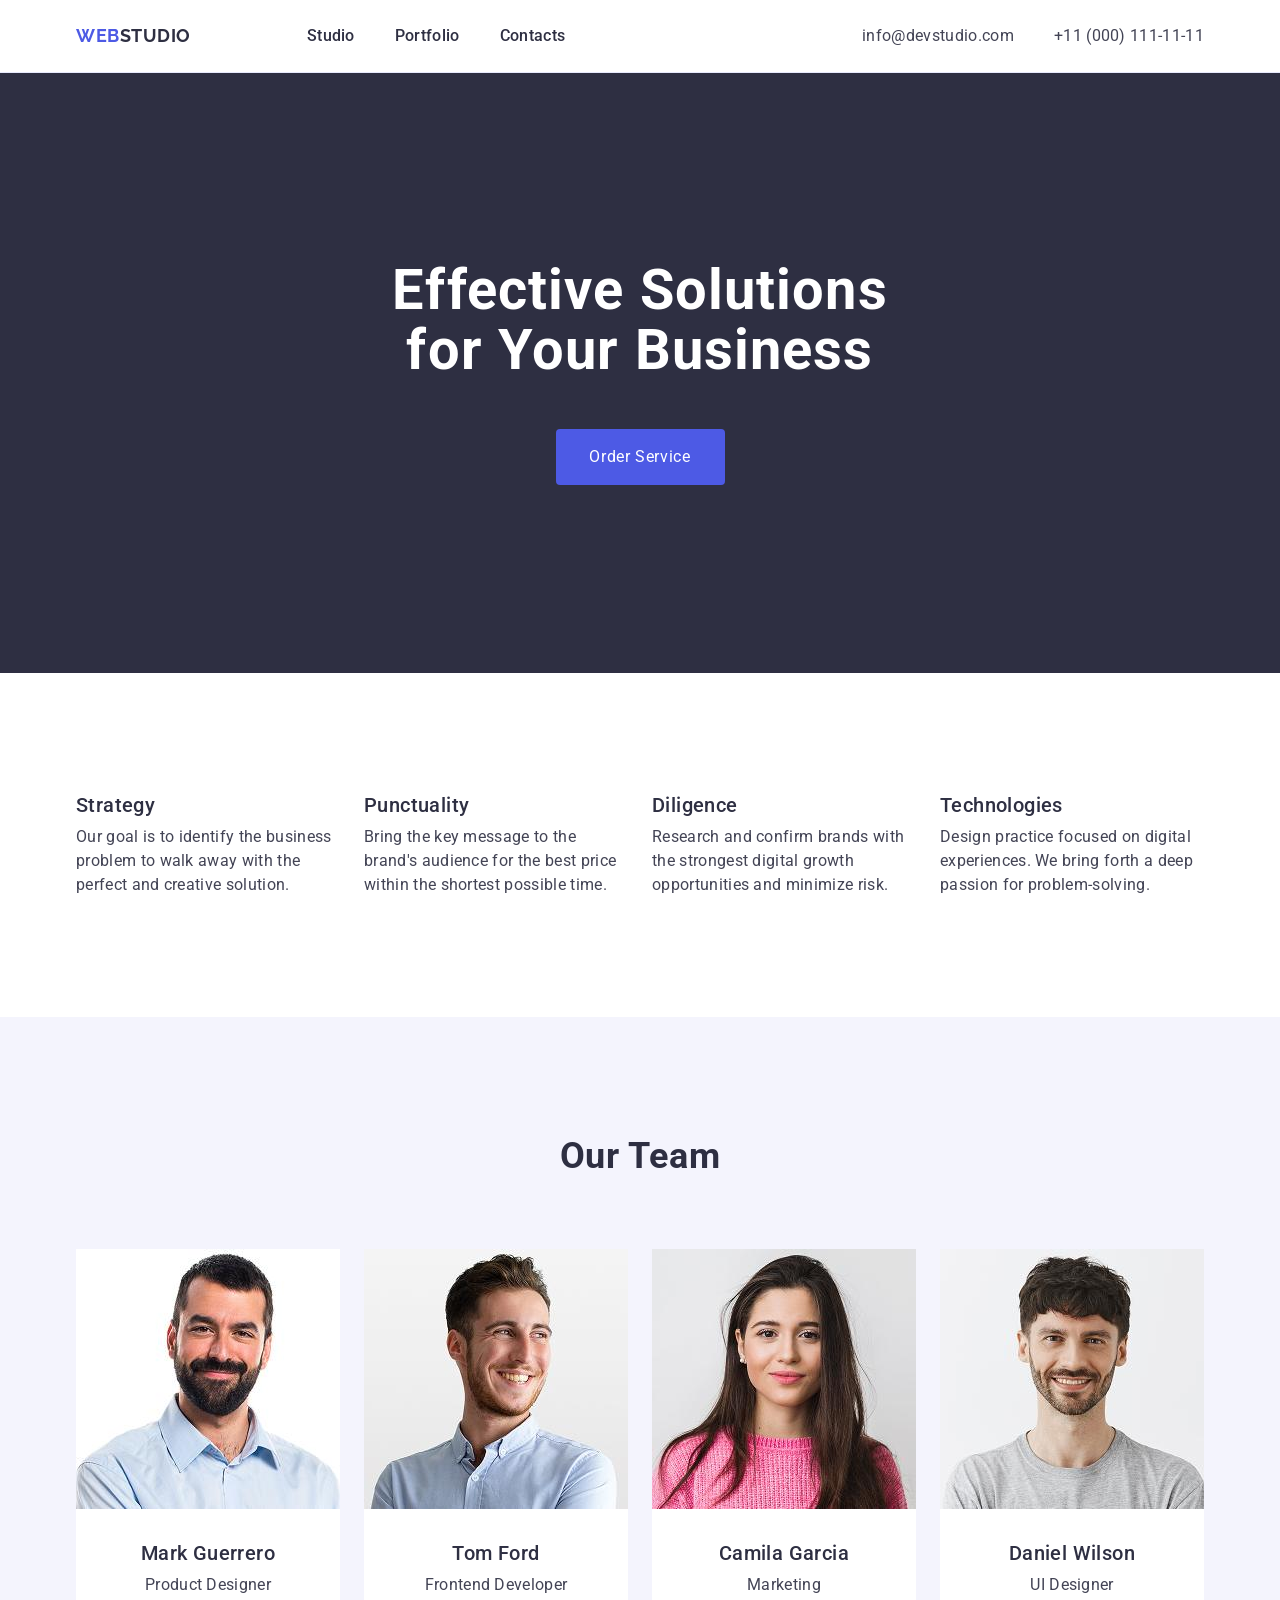
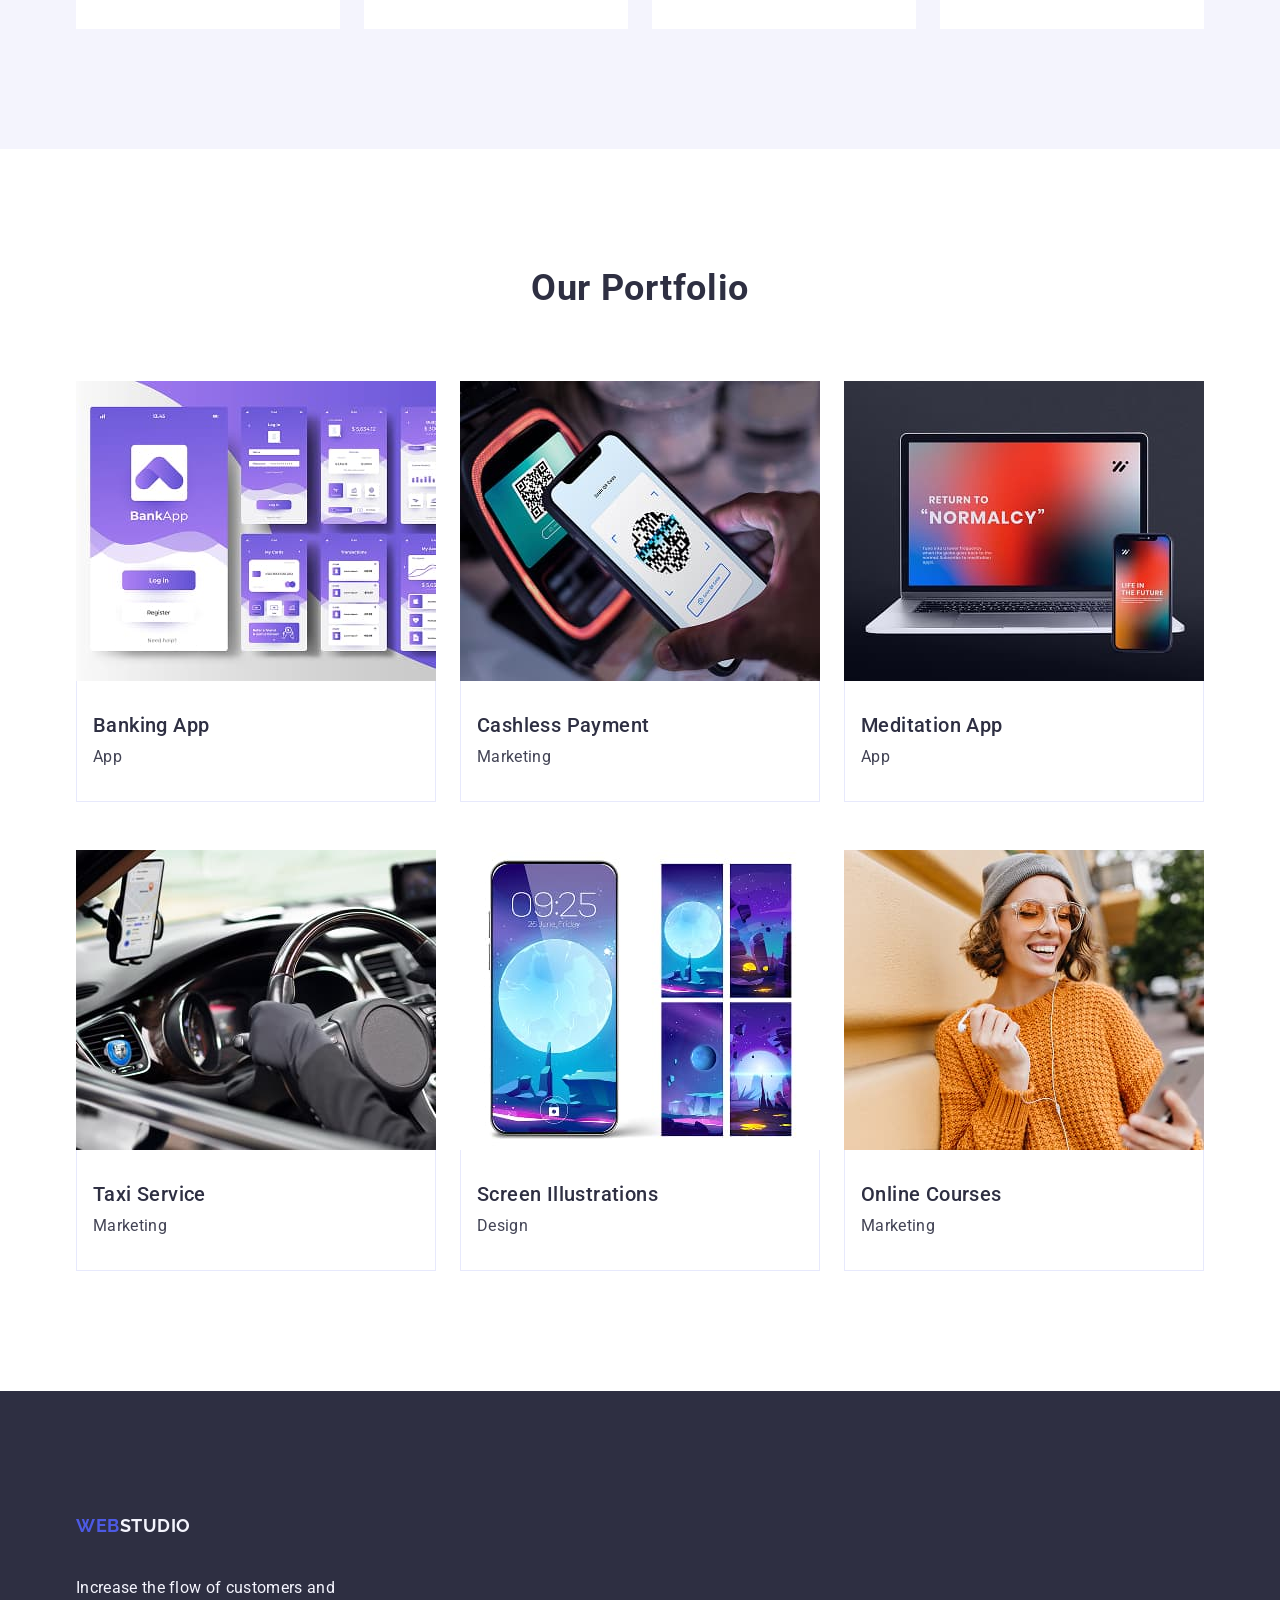
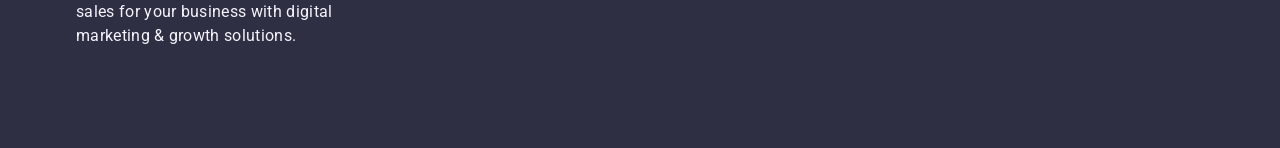
==== index.html @ 2895a5fc "Add initial HTML structure and team member images for the WebStudio project" ====
<!doctype html>
<html lang="en">
  <head>
    <meta charset="UTF-8" />
    <meta name="viewport" content="width=device-width, initial-scale=1.0" />
    <title>WebStudio</title>
    <link
      rel="stylesheet"
      href="https://cdnjs.cloudflare.com/ajax/libs/modern-normalize/3.0.1/modern-normalize.min.css"
      integrity="sha512-q6WgHqiHlKyOqslT/lgBgodhd03Wp4BEqKeW6nNtlOY4quzyG3VoQKFrieaCeSnuVseNKRGpGeDU3qPmabCANg=="
      crossorigin="anonymous"
      referrerpolicy="no-referrer"
    />
    <link rel="preconnect" href="https://fonts.googleapis.com" />
    <link rel="preconnect" href="https://fonts.gstatic.com" crossorigin />
    <link
      href="https://fonts.googleapis.com/css2?family=Raleway:ital,wght@0,100..900;1,100..900&family=Roboto:ital,wght@0,100..900;1,100..900&display=swap"
      rel="stylesheet"
    />
    <link rel="stylesheet" href="./css/styles.css" />
  </head>
  <body>
    <header class="page-header">
      <div class="container">
        <nav class="navigation">
          <a class="logo-link" href="./index.html">
            Web<span class="logo-right-part">Studio</span>
          </a>
          <ul class="menu">
            <li class="menu-item">
              <a class="menu-link" href="./index.html">Studio</a>
            </li>
            <li class="menu-item">
              <a class="menu-link" href="">Portfolio</a>
            </li>
            <li class="menu-item">
              <a class="menu-link" href="">Contacts</a>
            </li>
          </ul>
        </nav>
        <address class="address-block">
          <ul class="address-list">
            <li>
              <a class="address-link" href="mailto:info@devstudio.com"
                >info@devstudio.com</a
              >
            </li>
            <li>
              <a class="address-link" href="tel:+110001111111"
                >+11 (000) 111-11-11</a
              >
            </li>
          </ul>
        </address>
      </div>
    </header>

    <main>
      <section class="hero" id="hero">
        <div class="container">
          <h1 class="hero-title">Effective Solutions for Your Business</h1>
          <button class="hero-button" type="button">Order Service</button>
        </div>
      </section>

      <section class="features" id="features">
        <div class="container">
          <h2 class="visually-hidden">Our Features</h2>
          <ul class="features-list">
            <li class="feature-item">
              <h3 class="feature-item-title">Strategy</h3>
              <p class="feature-item-description">
                Our goal is to identify the business problem to walk away with
                the perfect and creative solution.
              </p>
            </li>
            <li class="feature-item">
              <h3 class="feature-item-title">Punctuality</h3>
              <p class="feature-item-description">
                Bring the key message to the brand's audience for the best price
                within the shortest possible time.
              </p>
            </li>
            <li class="feature-item">
              <h3 class="feature-item-title">Diligence</h3>
              <p class="feature-item-description">
                Research and confirm brands with the strongest digital growth
                opportunities and minimize risk.
              </p>
            </li>
            <li class="feature-item">
              <h3 class="feature-item-title">Technologies</h3>
              <p class="feature-item-description">
                Design practice focused on digital experiences. We bring forth a
                deep passion for problem-solving.
              </p>
            </li>
          </ul>
        </div>
      </section>

      <section class="team" id="team">
        <div class="container">
          <h2 class="team-title">Our Team</h2>
          <ul class="team-list">
            <li class="team-member">
              <img
                src="./images/team/member-1.jpg"
                alt="Mark Guerrero, Product Designer"
                width="264"
                height="260"
              />
              <div class="team-member-wrap">
                <h3 class="team-member-name">Mark Guerrero</h3>
                <p class="team-member-role">Product Designer</p>
              </div>
            </li>
            <li class="team-member">
              <img
                src="./images/team/member-2.jpg"
                alt="Tom Ford, Frontend Developer"
                width="264"
                height="260"
              />
              <div class="team-member-wrap">
                <h3 class="team-member-name">Tom Ford</h3>
                <p class="team-member-role">Frontend Developer</p>
              </div>
            </li>
            <li class="team-member">
              <img
                src="./images/team/member-3.jpg"
                alt="Camila Garcia, Marketing Manager"
                width="264"
                height="260"
              />
              <div class="team-member-wrap">
                <h3 class="team-member-name">Camila Garcia</h3>
                <p class="team-member-role">Marketing</p>
              </div>
            </li>
            <li class="team-member">
              <img
                src="./images/team/member-4.jpg"
                alt="Daniel Wilson, UI Designer"
                width="264"
                height="260"
              />
              <div class="team-member-wrap">
                <h3 class="team-member-name">Daniel Wilson</h3>
                <p class="team-member-role">UI Designer</p>
              </div>
            </li>
          </ul>
        </div>
      </section>

      <section class="portfolio" id="portfolio">
        <div class="container">
          <h2 class="portfolio-title">Our Portfolio</h2>
          <ul class="portfolio-list">
            <li class="portfolio-item">
              <img
                src="./images/portfolio/portfolio-01.jpg"
                alt="Banking App"
                width="360"
                height="300"
              />
              <div class="portfolio-item-wrap">
                <h3 class="portfolio-item-title">Banking App</h3>
                <p class="portfolio-item-tag">App</p>
              </div>
            </li>
            <li class="portfolio-item">
              <img
                src="./images/portfolio/portfolio-02.jpg"
                alt="Cashless Payment"
                width="360"
                height="300"
              />
              <div class="portfolio-item-wrap">
                <h3 class="portfolio-item-title">Cashless Payment</h3>
                <p class="portfolio-item-tag">Marketing</p>
              </div>
            </li>
            <li class="portfolio-item">
              <img
                src="./images/portfolio/portfolio-03.jpg"
                alt="Meditation App"
                width="360"
                height="300"
              />
              <div class="portfolio-item-wrap">
                <h3 class="portfolio-item-title">Meditation App</h3>
                <p class="portfolio-item-tag">App</p>
              </div>
            </li>
            <li class="portfolio-item">
              <img
                src="./images/portfolio/portfolio-04.jpg"
                alt="Taxi Service"
                width="360"
                height="300"
              />
              <div class="portfolio-item-wrap">
                <h3 class="portfolio-item-title">Taxi Service</h3>
                <p class="portfolio-item-tag">Marketing</p>
              </div>
            </li>
            <li class="portfolio-item">
              <img
                src="./images/portfolio/portfolio-05.jpg"
                alt="Screen Illustrations"
                width="360"
                height="300"
              />
              <div class="portfolio-item-wrap">
                <h3 class="portfolio-item-title">Screen Illustrations</h3>
                <p class="portfolio-item-tag">Design</p>
              </div>
            </li>
            <li class="portfolio-item">
              <img
                src="./images/portfolio/portfolio-06.jpg"
                alt="Online Courses"
                width="360"
                height="300"
              />
              <div class="portfolio-item-wrap">
                <h3 class="portfolio-item-title">Online Courses</h3>
                <p class="portfolio-item-tag">Marketing</p>
              </div>
            </li>
          </ul>
        </div>
      </section>
    </main>

    <footer class="footer-block">
      <div class="container">
        <a class="logo-link" href="./index.html">
          Web<span class="logo-right-part">Studio</span>
        </a>
        <p class="footer-description">
          Increase the flow of customers and sales for your business with
          digital marketing & growth solutions.
        </p>
      </div>
    </footer>
  </body>
</html>
---- css/styles.css ----
:root {
    --font-family: "Roboto", sans-serif;
    --second-family: "Raleway", sans-serif;
    --font-size: 16px;
    --iris: #4d5ae5;
    --ocean: #404bbf;
    --navy-blue: #2e2f42;
    --green: #31d0aa;
    --slate: #434455;
    --light-slate: #8e8f99;
    --cornflower: #e7e9fc;
    --cloud: #f4f4fd;
    --navy-blue-modal: rgba(46, 47, 66, 0.4);
    --grey: rgba(46, 47, 66, 0.7);
    --white: #fff;
    --dairy: #fcfcfc;
}

/* #region Base */
body {
    font-family: var(--font-family);
    font-size: var(--font-size);
    font-weight: 400;
    color: var(--slate);
    background-color: var(--white);
    line-height: 1.5;
    letter-spacing: 0.02em;
}

h1{
    font-weight: 700;
    font-size: 56px;
    line-height: 1.07;
    letter-spacing: 0.02em;
}

h2 {
    font-weight: 700;
    font-size: 36px;
    line-height: 1.11;
    letter-spacing: 0.02em
}

h3 {
    font-weight: 500;
    font-size: 20px;
    line-height: 1.2;
    letter-spacing: 0.02em
}

a {
    text-decoration: none;
    font-size: inherit;
    color: var(--navy-blue);
    font-size: 12px;
    letter-spacing: 0.04em;
}

ul, ol {
    font-size: inherit;
    font-family: inherit;
    list-style-type: none;
    margin-top: 0;
    margin-bottom: 0;
    padding-left: 0;
}

button {
    font-size: inherit;
    font-family: inherit;
    cursor: pointer;
    font-weight: 500;
    letter-spacing: 0.04em;
}

address {
    font-style: normal;
}

img {
    display: block;
    max-width: 100%;
    object-fit: cover;
}

h1, h2, h3, h4, h5, h6, p {
    margin-top: 0;
    margin-bottom: 0;
}
/* #endregion */

/* #region Common */
.container {
    max-width: 1158px;
    margin-left: auto;
    margin-right: auto;
    padding: 0 15px;
}

.visually-hidden {
    position: absolute;
    width: 1px;
    height: 1px;
    margin: -1px;
    border: 0;
    padding: 0;
    white-space: nowrap;
    clip-path: inset(100%);
    clip: rect(0, 0, 0, 0);
    overflow: hidden;
}
/* #endregion */

/* #region Logo */
.logo-link {
    font-family: var(--second-family);
    font-weight: 700;
    font-size: 18px;
    color: var(--iris);
    line-height: 1.17;
    letter-spacing: 0.03em;
    text-transform: uppercase;
    padding: 24px 0;
    margin-right: 76px
}

span.logo-right-part {
    color: var(--navy-blue);
}

/* #endregion */

/* #region navigation */
.page-header {
    border-bottom: 1px solid var(--cornflower);
}
.page-header .container {
    display: flex;
    flex-direction: row;
    flex-wrap: wrap;
    column-gap: 40px;
    row-gap: 12px;
    justify-content: space-between;
}
.navigation {
    font-weight: 500;
    color: var(--navy-blue);
    font-size: var(--font-size);
    letter-spacing: 0.02em;
    display: flex;
    flex-wrap: wrap;
    flex-direction: row;
    align-items: center;
    gap: 40px;
    row-gap: 12px;
}
.menu {
    display: flex;
    flex-wrap: wrap;
    gap: 40px;
}
.menu-link {
    font-size: var(--font-size);
    letter-spacing: 0.02em;
    padding: 24px 0;
}

.menu-link {
    font-size: var(--font-size);
    letter-spacing: 0.02em;
}

.address-list {
    display: flex;
    flex-wrap: wrap;
    flex-direction: row;
    gap: 40px;
    justify-content: flex-end;
    padding: 24px 0;
}

.address-link {
    font-size: var(--font-size);
    letter-spacing: 0.02em;
    color: var(--slate);
}

.menu-link:hover,
.menu-link:focus,
.menu-link:active,
.address-link:hover,
.address-link:focus,
.address-link:active {
    color: var(--ocean);
}
/* #endregion */

/* #region  Hero*/
.hero {
    background-color: var(--navy-blue);
    color: var(--white);
    padding: 188px 0;
}

.hero-title {
    text-align: center;
    max-width: 496px;
    margin: 0 auto 48px;
}

.hero-button {
    display: block;
    border-radius: 4px;
    padding: 16px 32px;
    border: none;
    min-width: 169px;
    margin: 0 auto;
    font-weight: 400;
    background-color: var(--iris);
    color: var(--white);
    letter-spacing: 0.04em;
    text-align: center;
    line-height: 1.5;
}
.hero-button:hover,
.hero-button:focus {
    background-color: var(--ocean);
}
/* #endregion */

/* #region  Our Features*/
.features {
    padding: 120px 0;

}
.features-list {
    display: flex;
    gap: 24px;
    flex-wrap: wrap;
    justify-content: center;
}
.feature-item {
    flex-basis: calc((100% - 24px * 3) / 4);
}

.feature-item-title {
    color: var(--navy-blue);
    margin-bottom: 8px;
}
.feature-item-description {
    color: var(--slate);
}
/* #endregion */

/* #region Our Team*/
.team {
    background-color: var(--cloud);
    color: var(--navy-blue);
    padding: 120px 0;
}
.team-title {
    text-align: center;
    text-transform: capitalize;
    margin-bottom: 72px;
}

.team-list {
    display: flex;
    gap: 24px;
    flex-wrap: wrap;
    justify-content: space-around;
}

.team-member-wrap {    background-color: var(--white);
    padding: 32px 0;
}

.team-member {
    background-color: var(--white);
    flex-basis: calc((100% - 3 * 24px) / 4);
    border-radius: 0 0 4px 4px;
}
.team-member-name {
    text-align: center;
    color: var(--navy-blue);
    margin-bottom: 8px;
}

.team-member-role {
    color: var(--slate);
    text-align: center;
}
/* #endregion */

/* #region  Our Portfolio*/
.portfolio {
    padding: 120px 0;
}

.portfolio-title {
    text-align: center;
    color: var(--navy-blue);
    text-transform: capitalize;
    margin-bottom: 72px;
}

.portfolio-list {
    display: flex;
    gap: 48px 24px;
    flex-wrap: wrap;
    justify-content: space-around;
}

.portfolio-item {
    flex-basis: calc((100% - 48px) / 3);
}

.portfolio-item-wrap {
    border: 1px solid var(--cornflower);
    border-top: none;
    padding: 32px 16px;
}

.portfolio-item-title {
    color: var(--navy-blue);
    margin-bottom: 8px
}
/* #endregion */

/* #region  Footer*/
.footer-block {
    padding: 100px 0;
}
.footer-description {
    width: 264px;
}
.footer-block,
.footer-block span.logo-right-part {
    background-color: var(--navy-blue);
    color: var(--cloud);
}

.footer-block .logo-link {
    display: inline-block;
    margin-bottom: 16px;
}
/* #endregion */
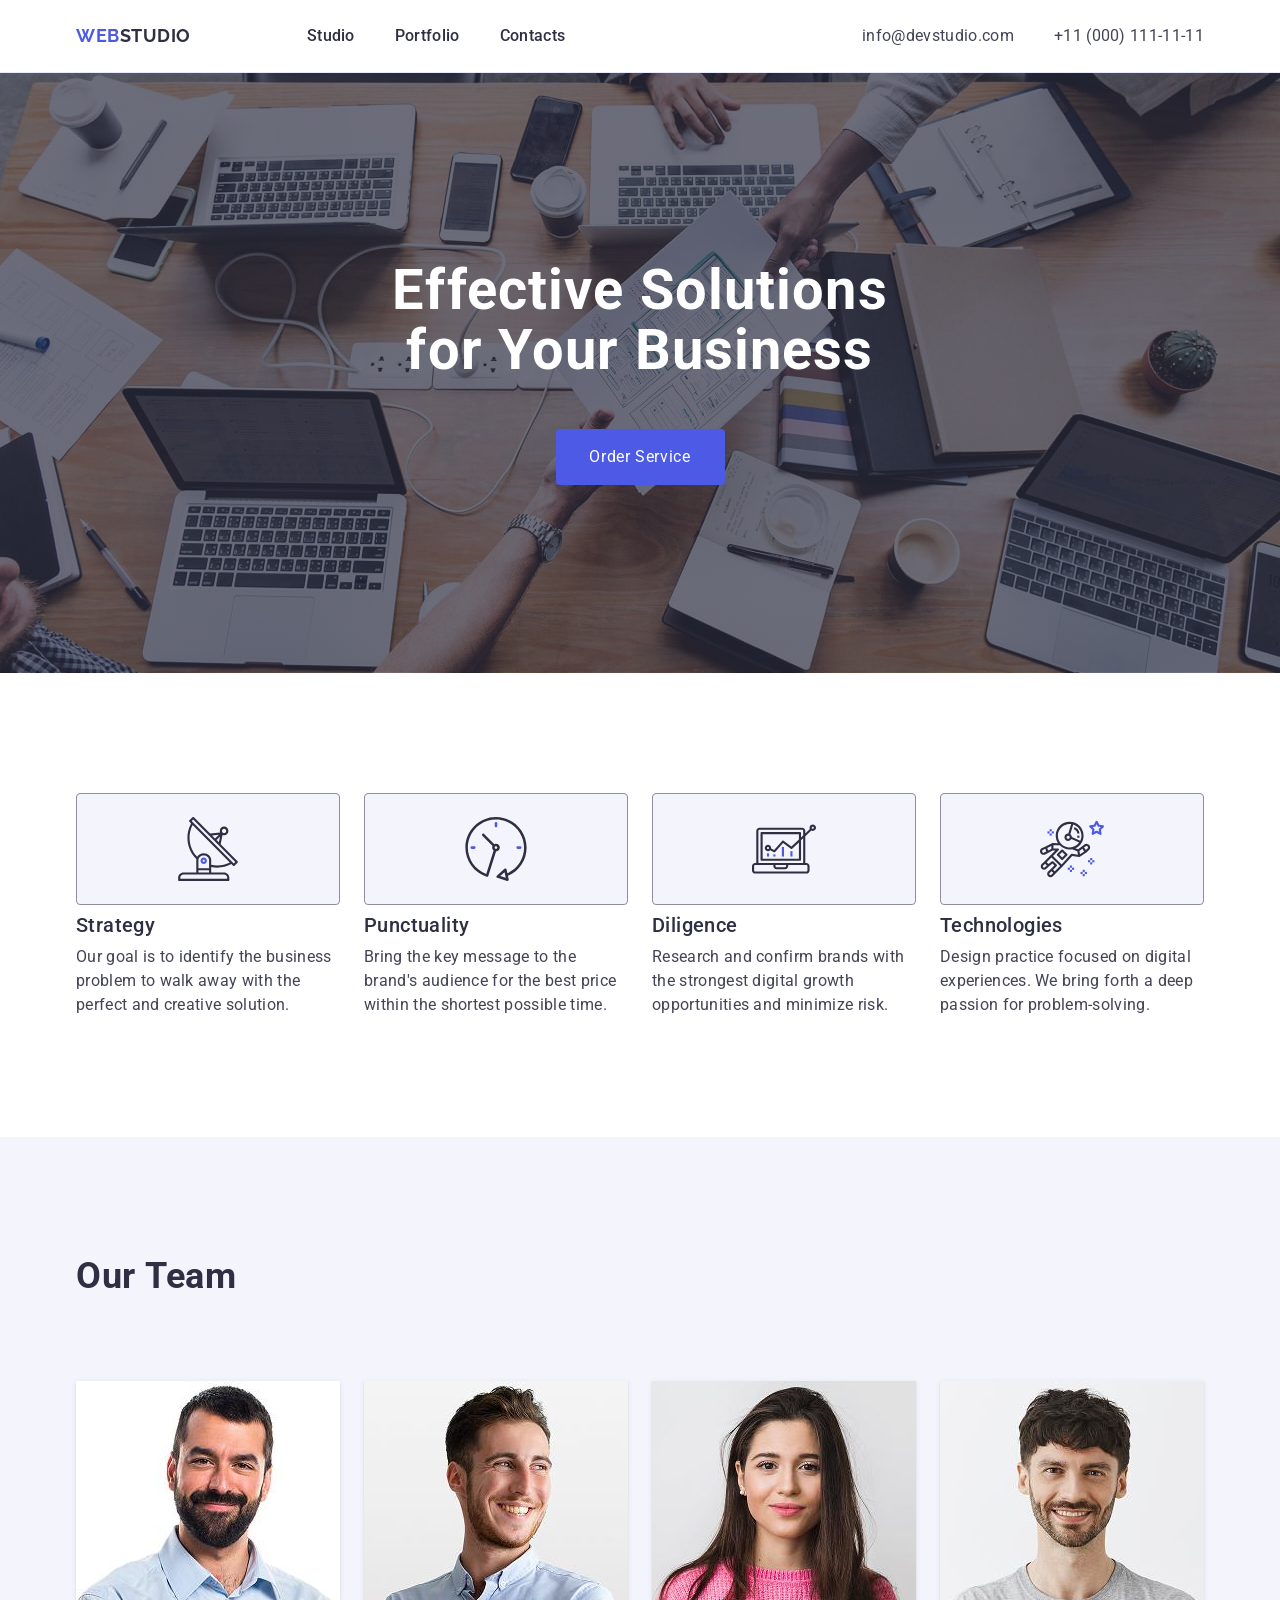
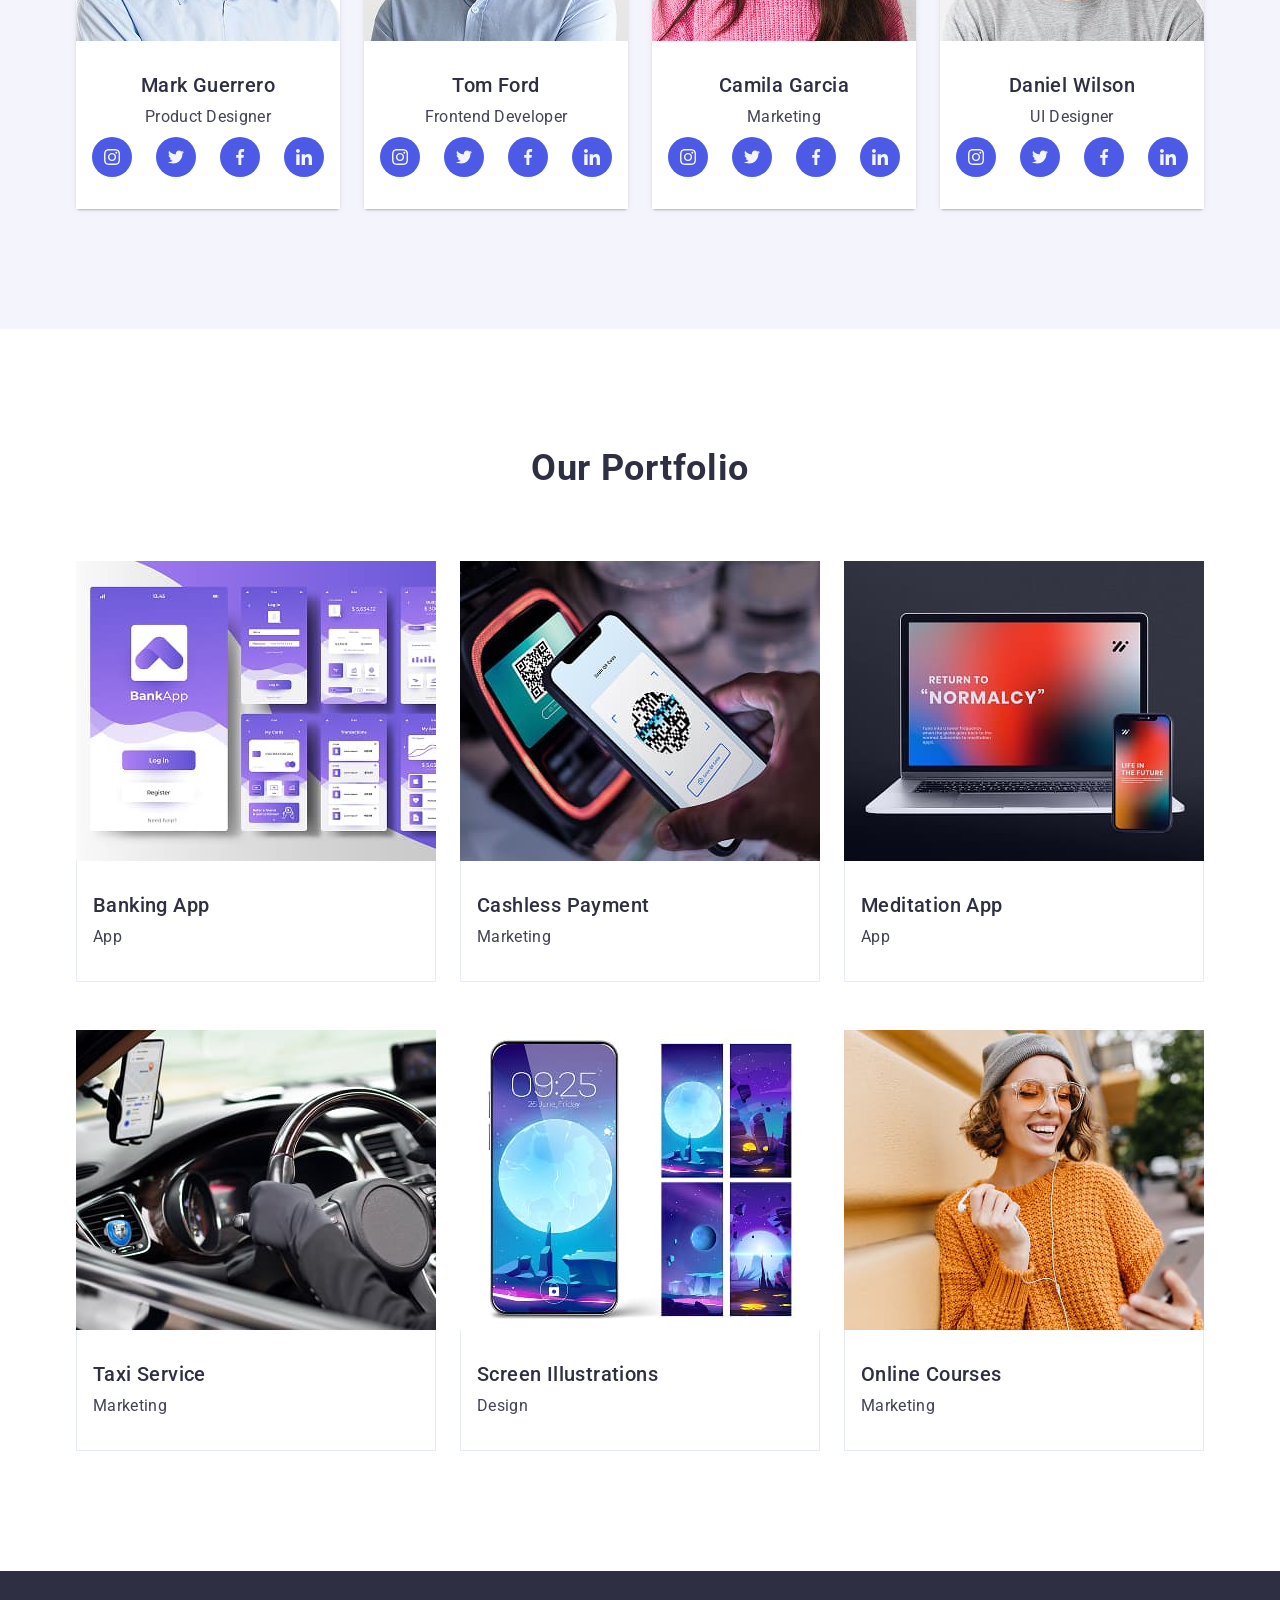
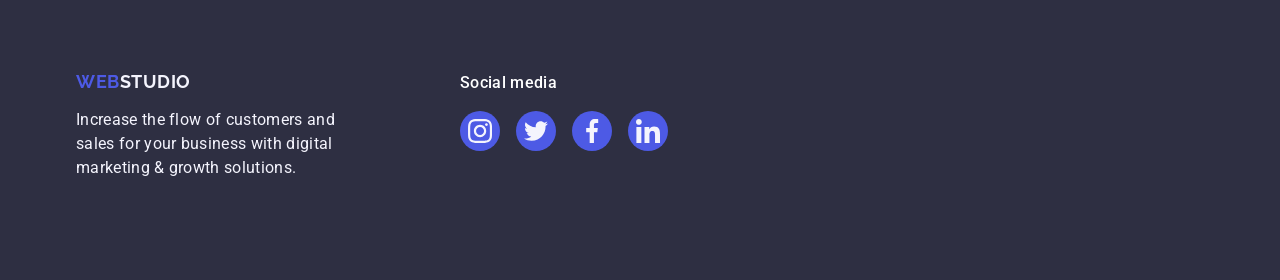
==== commit e7a134ed: "Add SVG icons and enhance layout in index.html - Introduced new SVG icons for features and team memb" ====
--- a/index.html
+++ b/index.html
@@ -21,7 +21,7 @@
   </head>
   <body>
     <header class="page-header">
-      <div class="container">
+      <div class="container header-container">
         <nav class="navigation">
           <a class="logo-link" href="./index.html">
             Web<span class="logo-right-part">Studio</span>
@@ -68,6 +68,11 @@
           <h2 class="visually-hidden">Our Features</h2>
           <ul class="features-list">
             <li class="feature-item">
+              <div class="feature-icon">
+                <svg class="icon" width="64" height="64">
+                  <use href="./images/icons.svg#icon-antenna"></use>
+                </svg>
+              </div>
               <h3 class="feature-item-title">Strategy</h3>
               <p class="feature-item-description">
                 Our goal is to identify the business problem to walk away with
@@ -75,6 +80,11 @@
               </p>
             </li>
             <li class="feature-item">
+              <div class="feature-icon">
+                <svg class="icon" width="64" height="64">
+                  <use href="./images/icons.svg#icon-clock"></use>
+                </svg>
+              </div>
               <h3 class="feature-item-title">Punctuality</h3>
               <p class="feature-item-description">
                 Bring the key message to the brand's audience for the best price
@@ -82,6 +92,11 @@
               </p>
             </li>
             <li class="feature-item">
+              <div class="feature-icon">
+                <svg class="icon" width="64" height="64">
+                  <use href="./images/icons.svg#icon-diagram"></use>
+                </svg>
+              </div>
               <h3 class="feature-item-title">Diligence</h3>
               <p class="feature-item-description">
                 Research and confirm brands with the strongest digital growth
@@ -89,6 +104,11 @@
               </p>
             </li>
             <li class="feature-item">
+              <div class="feature-icon">
+                <svg class="icon" width="64" height="64">
+                  <use href="./images/icons.svg#icon-astronaut"></use>
+                </svg>
+              </div>
               <h3 class="feature-item-title">Technologies</h3>
               <p class="feature-item-description">
                 Design practice focused on digital experiences. We bring forth a
@@ -100,7 +120,7 @@
       </section>
 
       <section class="team" id="team">
-        <div class="container">
+        <div class="container header-container">
           <h2 class="team-title">Our Team</h2>
           <ul class="team-list">
             <li class="team-member">
@@ -113,6 +133,36 @@
               <div class="team-member-wrap">
                 <h3 class="team-member-name">Mark Guerrero</h3>
                 <p class="team-member-role">Product Designer</p>
+                <ul class="team-member-social">
+                  <li class="team-member-social-item">
+                    <a href="#" class="team-member-social-link">
+                      <svg class="icon" width="16" height="16">
+                        <use href="./images/icons.svg#icon-instagram"></use>
+                      </svg>
+                    </a>
+                  </li>
+                  <li class="team-member-social-item">
+                    <a href="#" class="team-member-social-link">
+                      <svg class="icon" width="16" height="16">
+                        <use href="./images/icons.svg#icon-twitter"></use>
+                      </svg>
+                    </a>
+                  </li>
+                  <li class="team-member-social-item">
+                    <a href="#" class="team-member-social-link">
+                      <svg class="icon" width="16" height="16">
+                        <use href="./images/icons.svg#icon-facebook"></use>
+                      </svg>
+                    </a>
+                  </li>
+                  <li class="team-member-social-item">
+                    <a href="#" class="team-member-social-link">
+                      <svg class="icon" width="16" height="16">
+                        <use href="./images/icons.svg#icon-linkedin"></use>
+                      </svg>
+                    </a>
+                  </li>
+                </ul>
               </div>
             </li>
             <li class="team-member">
@@ -125,6 +175,36 @@
               <div class="team-member-wrap">
                 <h3 class="team-member-name">Tom Ford</h3>
                 <p class="team-member-role">Frontend Developer</p>
+                <ul class="team-member-social">
+                  <li class="team-member-social-item">
+                    <a href="#" class="team-member-social-link">
+                      <svg class="icon" width="16" height="16">
+                        <use href="./images/icons.svg#icon-instagram"></use>
+                      </svg>
+                    </a>
+                  </li>
+                  <li class="team-member-social-item">
+                    <a href="#" class="team-member-social-link">
+                      <svg class="icon" width="16" height="16">
+                        <use href="./images/icons.svg#icon-twitter"></use>
+                      </svg>
+                    </a>
+                  </li>
+                  <li class="team-member-social-item">
+                    <a href="#" class="team-member-social-link">
+                      <svg class="icon" width="16" height="16">
+                        <use href="./images/icons.svg#icon-facebook"></use>
+                      </svg>
+                    </a>
+                  </li>
+                  <li class="team-member-social-item">
+                    <a href="#" class="team-member-social-link">
+                      <svg class="icon" width="16" height="16">
+                        <use href="./images/icons.svg#icon-linkedin"></use>
+                      </svg>
+                    </a>
+                  </li>
+                </ul>
               </div>
             </li>
             <li class="team-member">
@@ -137,6 +217,36 @@
               <div class="team-member-wrap">
                 <h3 class="team-member-name">Camila Garcia</h3>
                 <p class="team-member-role">Marketing</p>
+                <ul class="team-member-social">
+                  <li class="team-member-social-item">
+                    <a href="#" class="team-member-social-link">
+                      <svg class="icon" width="16" height="16">
+                        <use href="./images/icons.svg#icon-instagram"></use>
+                      </svg>
+                    </a>
+                  </li>
+                  <li class="team-member-social-item">
+                    <a href="#" class="team-member-social-link">
+                      <svg class="icon" width="16" height="16">
+                        <use href="./images/icons.svg#icon-twitter"></use>
+                      </svg>
+                    </a>
+                  </li>
+                  <li class="team-member-social-item">
+                    <a href="#" class="team-member-social-link">
+                      <svg class="icon" width="16" height="16">
+                        <use href="./images/icons.svg#icon-facebook"></use>
+                      </svg>
+                    </a>
+                  </li>
+                  <li class="team-member-social-item">
+                    <a href="#" class="team-member-social-link">
+                      <svg class="icon" width="16" height="16">
+                        <use href="./images/icons.svg#icon-linkedin"></use>
+                      </svg>
+                    </a>
+                  </li>
+                </ul>
               </div>
             </li>
             <li class="team-member">
@@ -149,6 +259,36 @@
               <div class="team-member-wrap">
                 <h3 class="team-member-name">Daniel Wilson</h3>
                 <p class="team-member-role">UI Designer</p>
+                <ul class="team-member-social">
+                  <li class="team-member-social-item">
+                    <a href="#" class="team-member-social-link">
+                      <svg class="icon" width="16" height="16">
+                        <use href="./images/icons.svg#icon-instagram"></use>
+                      </svg>
+                    </a>
+                  </li>
+                  <li class="team-member-social-item">
+                    <a href="#" class="team-member-social-link">
+                      <svg class="icon" width="16" height="16">
+                        <use href="./images/icons.svg#icon-twitter"></use>
+                      </svg>
+                    </a>
+                  </li>
+                  <li class="team-member-social-item">
+                    <a href="#" class="team-member-social-link">
+                      <svg class="icon" width="16" height="16">
+                        <use href="./images/icons.svg#icon-facebook"></use>
+                      </svg>
+                    </a>
+                  </li>
+                  <li class="team-member-social-item">
+                    <a href="#" class="team-member-social-link">
+                      <svg class="icon" width="16" height="16">
+                        <use href="./images/icons.svg#icon-linkedin"></use>
+                      </svg>
+                    </a>
+                  </li>
+                </ul>
               </div>
             </li>
           </ul>
@@ -236,15 +376,50 @@
       </section>
     </main>
 
-    <footer class="footer-block">
-      <div class="container">
-        <a class="logo-link" href="./index.html">
-          Web<span class="logo-right-part">Studio</span>
-        </a>
-        <p class="footer-description">
-          Increase the flow of customers and sales for your business with
-          digital marketing & growth solutions.
-        </p>
+    <footer class="page-footer">
+      <div class="container footer-container">
+        <div class="footer-info">
+          <a class="logo-link" href="./index.html">
+            Web<span class="logo-right-part">Studio</span>
+          </a>
+          <p class="footer-description">
+            Increase the flow of customers and sales for your business with
+            digital marketing & growth solutions.
+          </p>
+        </div>
+        <div class="footer-social">
+          <h2 class="footer-social-title">Social media</h2>
+          <ul class="footer-social-list">
+            <li class="footer-social-item">
+              <a href="#" class="footer-social-link">
+                <svg class="icon" width="24" height="24">
+                  <use href="./images/icons.svg#icon-instagram"></use>
+                </svg>
+              </a>
+            </li>
+            <li class="footer-social-item">
+              <a href="#" class="footer-social-link">
+                <svg class="icon" width="24" height="24">
+                  <use href="./images/icons.svg#icon-twitter"></use>
+                </svg>
+              </a>
+            </li>
+            <li class="footer-social-item">
+              <a href="#" class="footer-social-link">
+                <svg class="icon" width="24" height="24">
+                  <use href="./images/icons.svg#icon-facebook"></use>
+                </svg>
+              </a>
+            </li>
+            <li class="footer-social-item">
+              <a href="#" class="footer-social-link">
+                <svg class="icon" width="24" height="24">
+                  <use href="./images/icons.svg#icon-linkedin"></use>
+                </svg>
+              </a>
+            </li>
+          </ul>
+        </div>
       </div>
     </footer>
   </body>
--- a/css/styles.css
+++ b/css/styles.css
@@ -81,6 +81,7 @@
     display: block;
     max-width: 100%;
     object-fit: cover;
+    height: auto;
 }
 
 h1, h2, h3, h4, h5, h6, p {
@@ -134,13 +135,14 @@
 .page-header {
     border-bottom: 1px solid var(--cornflower);
 }
-.page-header .container {
+.header-container {
     display: flex;
     flex-direction: row;
     flex-wrap: wrap;
     column-gap: 40px;
     row-gap: 12px;
     justify-content: space-between;
+    align-items: center;
 }
 .navigation {
     font-weight: 500;
@@ -160,14 +162,10 @@
     gap: 40px;
 }
 .menu-link {
+    display: block;
     font-size: var(--font-size);
     letter-spacing: 0.02em;
     padding: 24px 0;
-}
-
-.menu-link {
-    font-size: var(--font-size);
-    letter-spacing: 0.02em;
 }
 
 .address-list {
@@ -176,10 +174,12 @@
     flex-direction: row;
     gap: 40px;
     justify-content: flex-end;
+    align-items: center;
+}
+
+.address-link {
+    display: block;
     padding: 24px 0;
-}
-
-.address-link {
     font-size: var(--font-size);
     letter-spacing: 0.02em;
     color: var(--slate);
@@ -197,9 +197,13 @@
 
 /* #region  Hero*/
 .hero {
-    background-color: var(--navy-blue);
     color: var(--white);
     padding: 188px 0;
+    background-image:
+        linear-gradient(var(--grey), var(--grey)), url("../images/bg-people-office.jpg");
+    background-position: center;
+    background-repeat: no-repeat;
+    background-size: 1440px auto;
 }
 
 .hero-title {
@@ -250,6 +254,17 @@
 .feature-item-description {
     color: var(--slate);
 }
+.feature-icon {
+    border: 1px solid var(--light-slate);
+    border-radius: 4px;
+    max-width: 264px;
+    height: 112px;
+    background: var(--cloud);
+    margin-bottom: 8px;
+    display: flex;
+    justify-content: center;
+    align-items: center;
+}
 /* #endregion */
 
 /* #region Our Team*/
@@ -272,13 +287,14 @@
 }
 
 .team-member-wrap {    background-color: var(--white);
-    padding: 32px 0;
+    padding: 32px 16px;
 }
 
 .team-member {
     background-color: var(--white);
     flex-basis: calc((100% - 3 * 24px) / 4);
     border-radius: 0 0 4px 4px;
+    box-shadow: 0 2px 1px 0 rgba(46, 47, 66, 0.08), 0 1px 1px 0 rgba(46, 47, 66, 0.16), 0 1px 6px 0 rgba(46, 47, 66, 0.08);
 }
 .team-member-name {
     text-align: center;
@@ -289,6 +305,25 @@
 .team-member-role {
     color: var(--slate);
     text-align: center;
+}
+
+.team-member-social {
+    display: flex;
+    align-items: center;
+    justify-content: center;
+    flex-direction: row;
+    gap: 24px;
+    flex-wrap: wrap;
+    margin-top: 8px;
+}
+.team-member-social-link {
+    background-color: var(--iris);
+    display: flex;
+    justify-content: center;
+    align-items: center;
+    width: 40px;
+    height: 40px;
+    border-radius: 50%;
 }
 /* #endregion */
 
@@ -313,6 +348,11 @@
 
 .portfolio-item {
     flex-basis: calc((100% - 48px) / 3);
+}
+
+.portfolio-item:hover {
+    box-shadow: 0 2px 1px 0 rgba(46, 47, 66, 0.08), 0 1px 1px 0 rgba(46, 47, 66, 0.16), 0 1px 6px 0 rgba(46, 47, 66, 0.08);
+    cursor: pointer;
 }
 
 .portfolio-item-wrap {
@@ -328,21 +368,67 @@
 /* #endregion */
 
 /* #region  Footer*/
-.footer-block {
+.page-footer {
     padding: 100px 0;
 }
+
+.footer-container {
+    display: flex;
+    gap: 120px;
+    flex-wrap: wrap;
+    justify-content: flex-start;
+}
+
 .footer-description {
     width: 264px;
 }
-.footer-block,
-.footer-block span.logo-right-part {
+.page-footer,
+.page-footer span.logo-right-part {
     background-color: var(--navy-blue);
     color: var(--cloud);
 }
 
-.footer-block .logo-link {
+.page-footer .logo-link {
     display: inline-block;
     margin-bottom: 16px;
-}
-/* #endregion */
-
+    padding: 0;
+}
+
+.footer-social-title {
+    font-weight: 500;
+    font-size: var(--font-size);
+    line-height: 1.5;
+    letter-spacing: 0.02em;
+    color: var(--white);
+    margin-bottom: 16px;
+}
+
+.footer-social-list {
+    display: flex;
+    align-items: flex-start;
+    justify-content: flex-start;
+    flex-direction: row;
+    gap: 16px;
+}
+
+.footer-social-link {
+    background-color: var(--iris);
+    display: flex;
+    justify-content: center;
+    align-items: center;
+    width: 40px;
+    height: 40px;
+    border-radius: 50%;
+}
+.footer-social-link:hover {
+    background-color: var(--green);
+
+}
+.footer-social-link>svg {
+    width: 24px;
+    height: 24px;
+
+}
+
+/* #endregion */
+
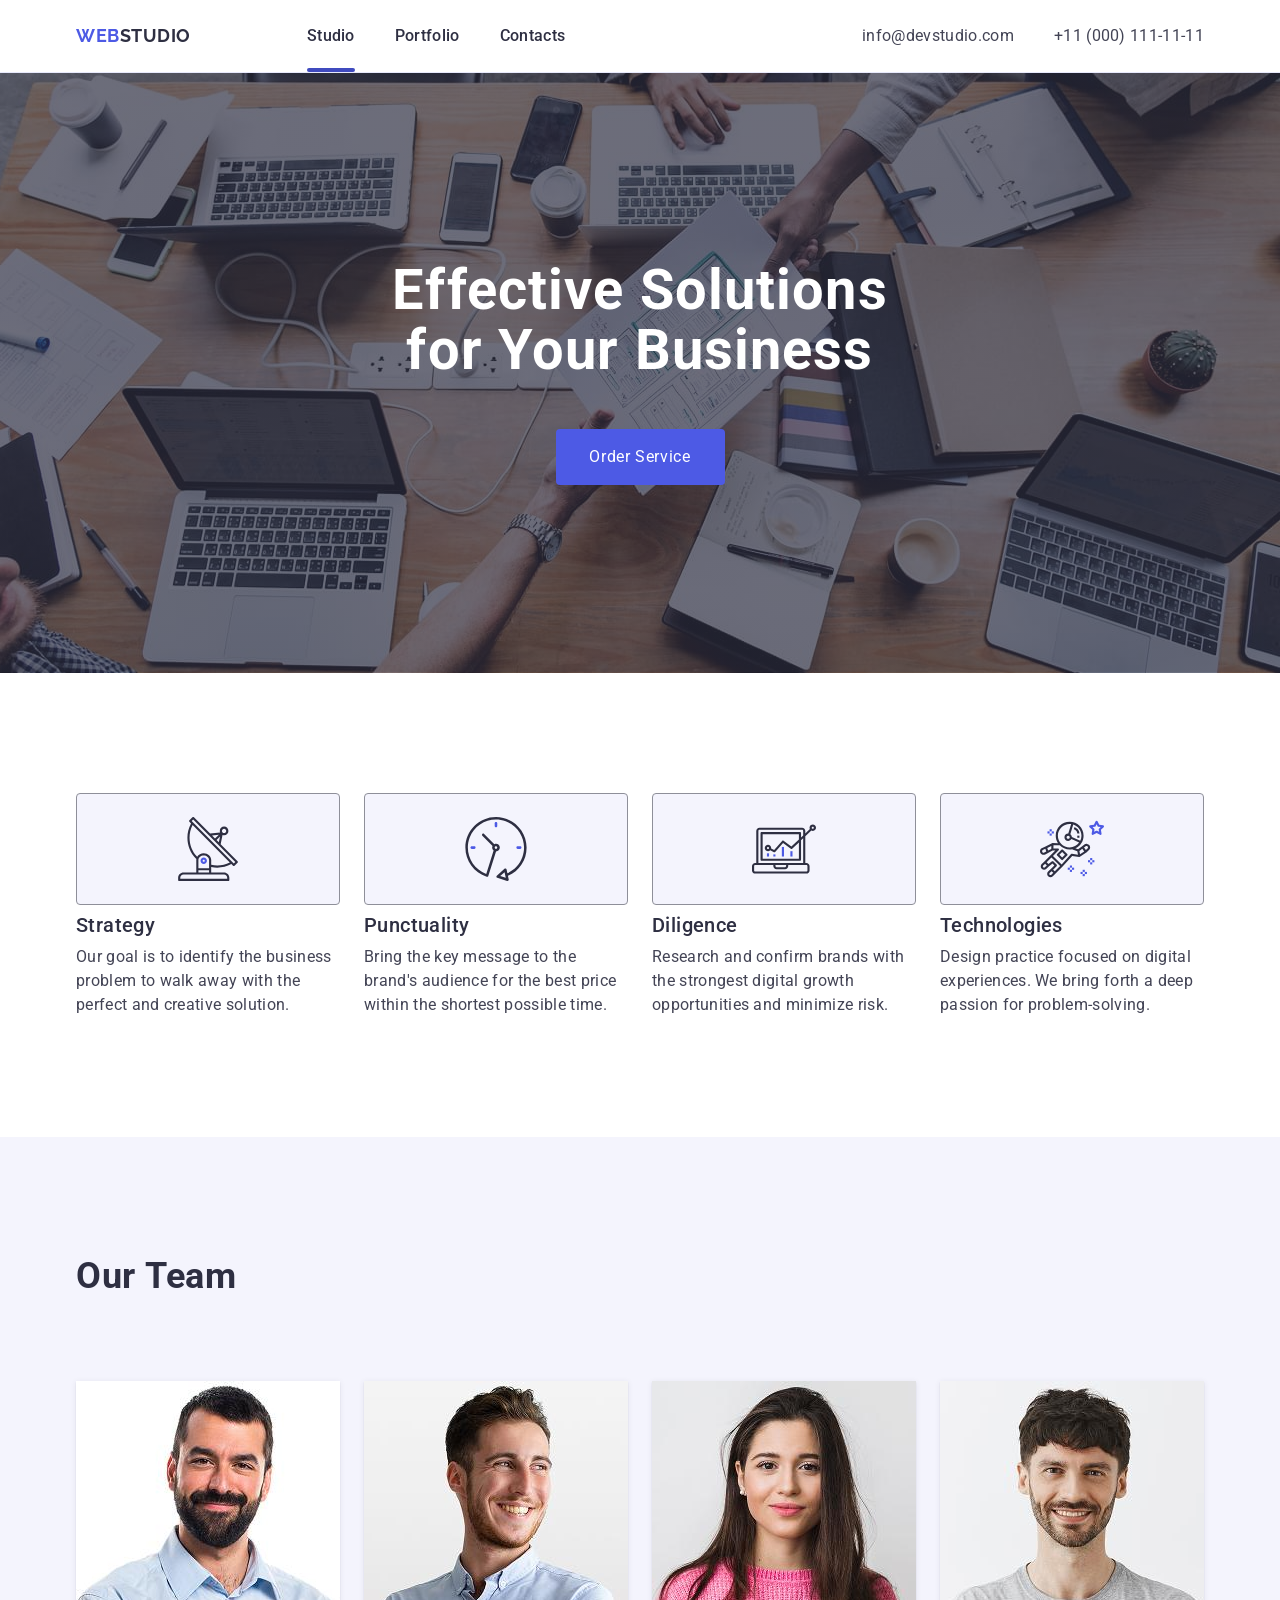
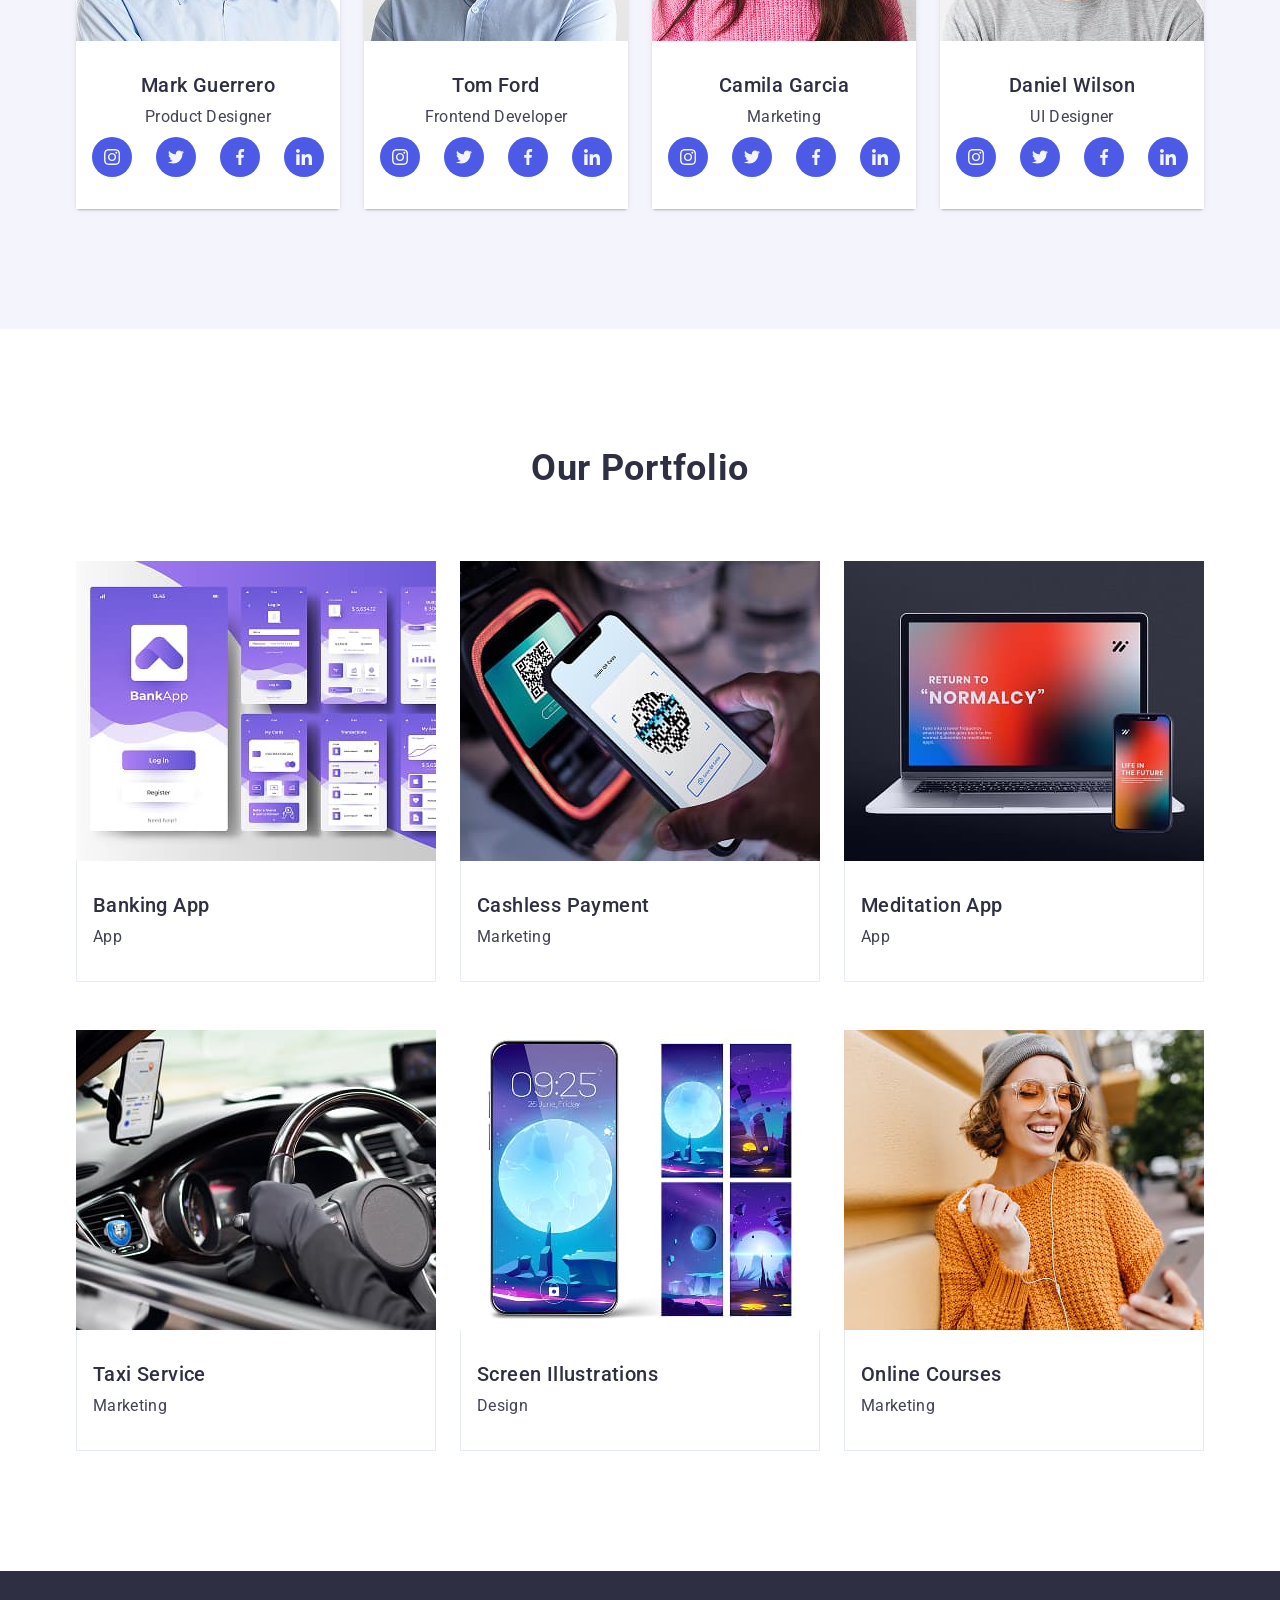
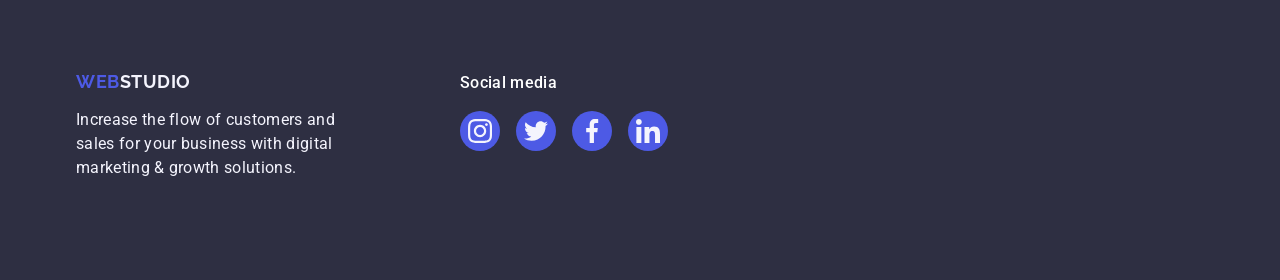
==== commit 0df83ed1: "Enhance menu link styles with transitions and update active state in index.html" ====
--- a/index.html
+++ b/index.html
@@ -28,7 +28,7 @@
           </a>
           <ul class="menu">
             <li class="menu-item">
-              <a class="menu-link" href="./index.html">Studio</a>
+              <a class="menu-link active" href="./index.html">Studio</a>
             </li>
             <li class="menu-item">
               <a class="menu-link" href="">Portfolio</a>
--- a/css/styles.css
+++ b/css/styles.css
@@ -166,6 +166,18 @@
     font-size: var(--font-size);
     letter-spacing: 0.02em;
     padding: 24px 0;
+    transition: color 250ms cubic-bezier(0.4, 0, 0.2, 1);
+}
+
+.menu-link.active::after {
+    content: "";
+    display: block;
+    width: 100%;
+    height: 4px;
+    border-radius: 2px;
+    background-color: var(--ocean);
+    margin-top: 20px;
+    margin-bottom: -24px;
 }
 
 .address-list {
@@ -183,6 +195,7 @@
     font-size: var(--font-size);
     letter-spacing: 0.02em;
     color: var(--slate);
+    transition: color 250ms cubic-bezier(0.4, 0, 0.2, 1);
 }
 
 .menu-link:hover,
@@ -225,6 +238,7 @@
     letter-spacing: 0.04em;
     text-align: center;
     line-height: 1.5;
+    transition: background-color 250ms cubic-bezier(0.4, 0, 0.2, 1);
 }
 .hero-button:hover,
 .hero-button:focus {
@@ -348,6 +362,7 @@
 
 .portfolio-item {
     flex-basis: calc((100% - 48px) / 3);
+    transition: box-shadow 250ms cubic-bezier(0.4, 0, 0.2, 1);
 }
 
 .portfolio-item:hover {
@@ -419,16 +434,11 @@
     width: 40px;
     height: 40px;
     border-radius: 50%;
+    transition: background-color 250ms cubic-bezier(0.4, 0, 0.2, 1);
 }
 .footer-social-link:hover {
     background-color: var(--green);
-
-}
-.footer-social-link>svg {
-    width: 24px;
-    height: 24px;
-
-}
-
-/* #endregion */
-
+}
+
+/* #endregion */
+
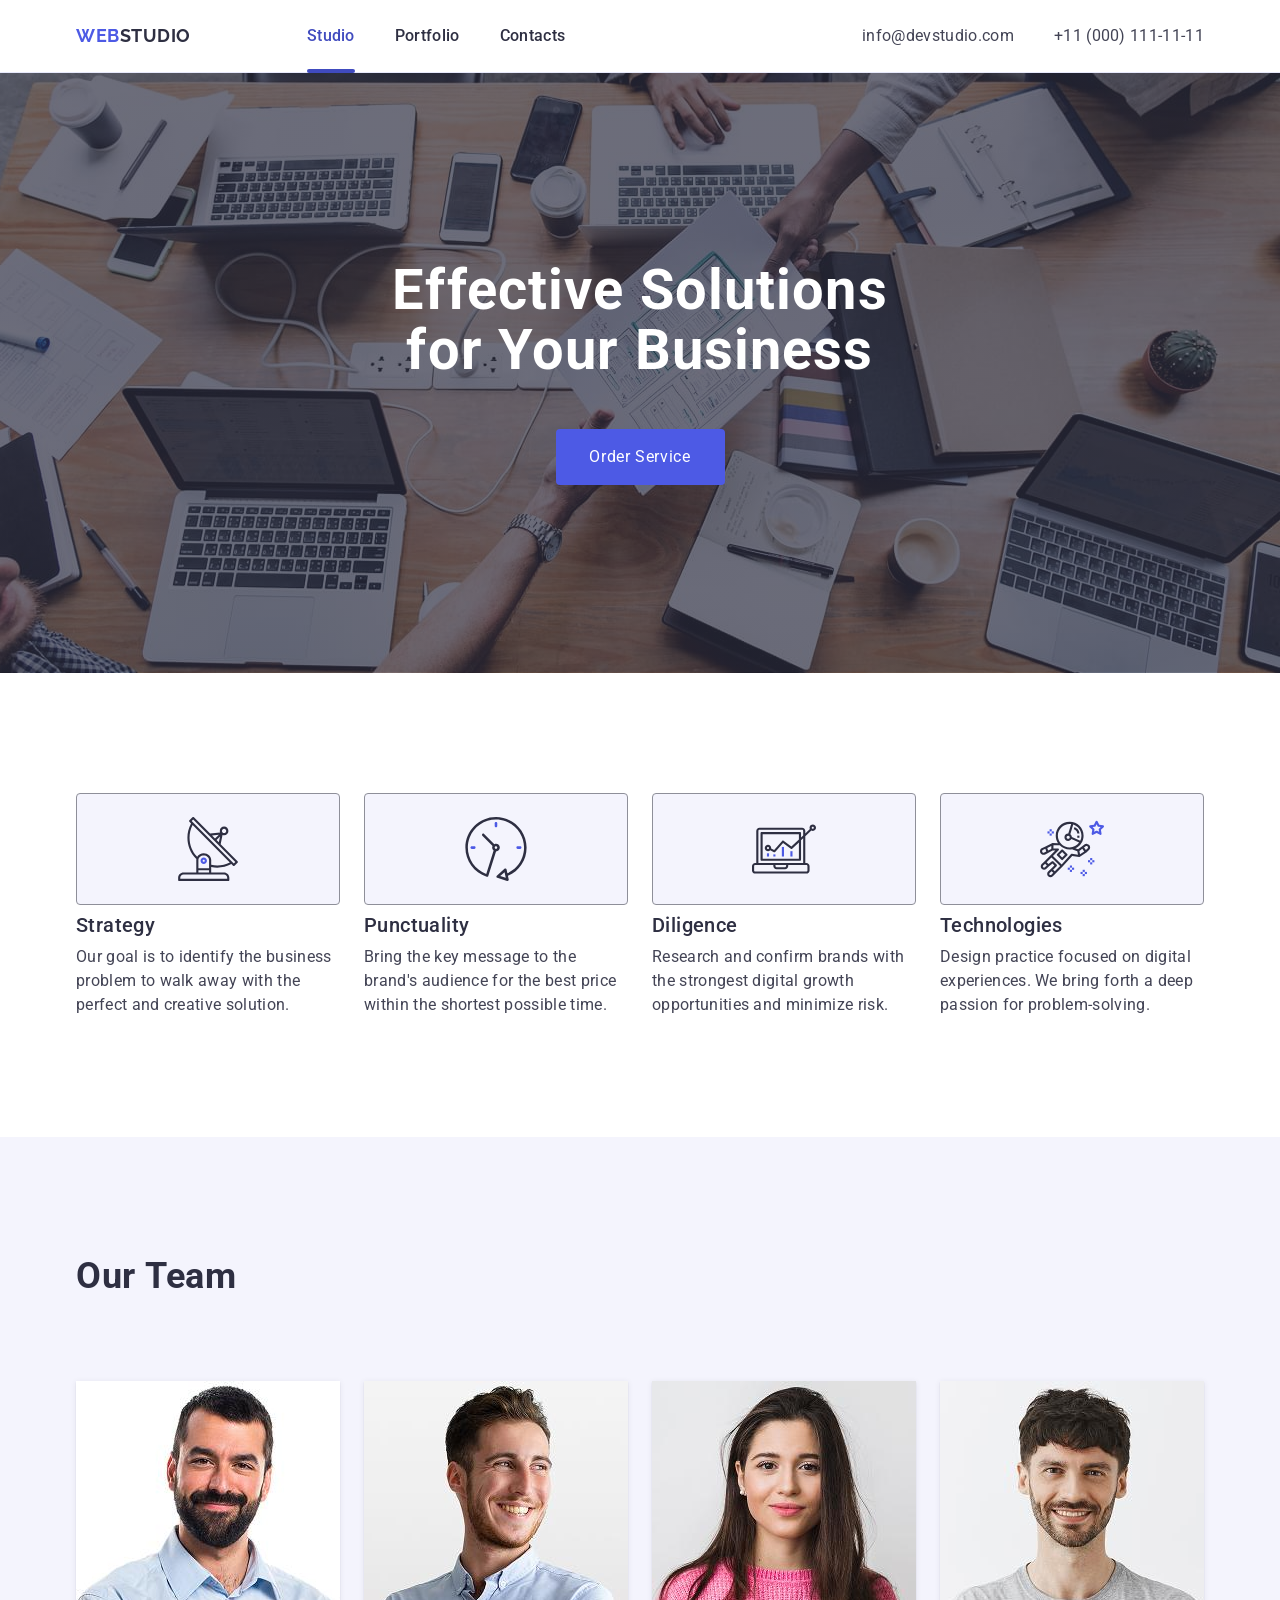
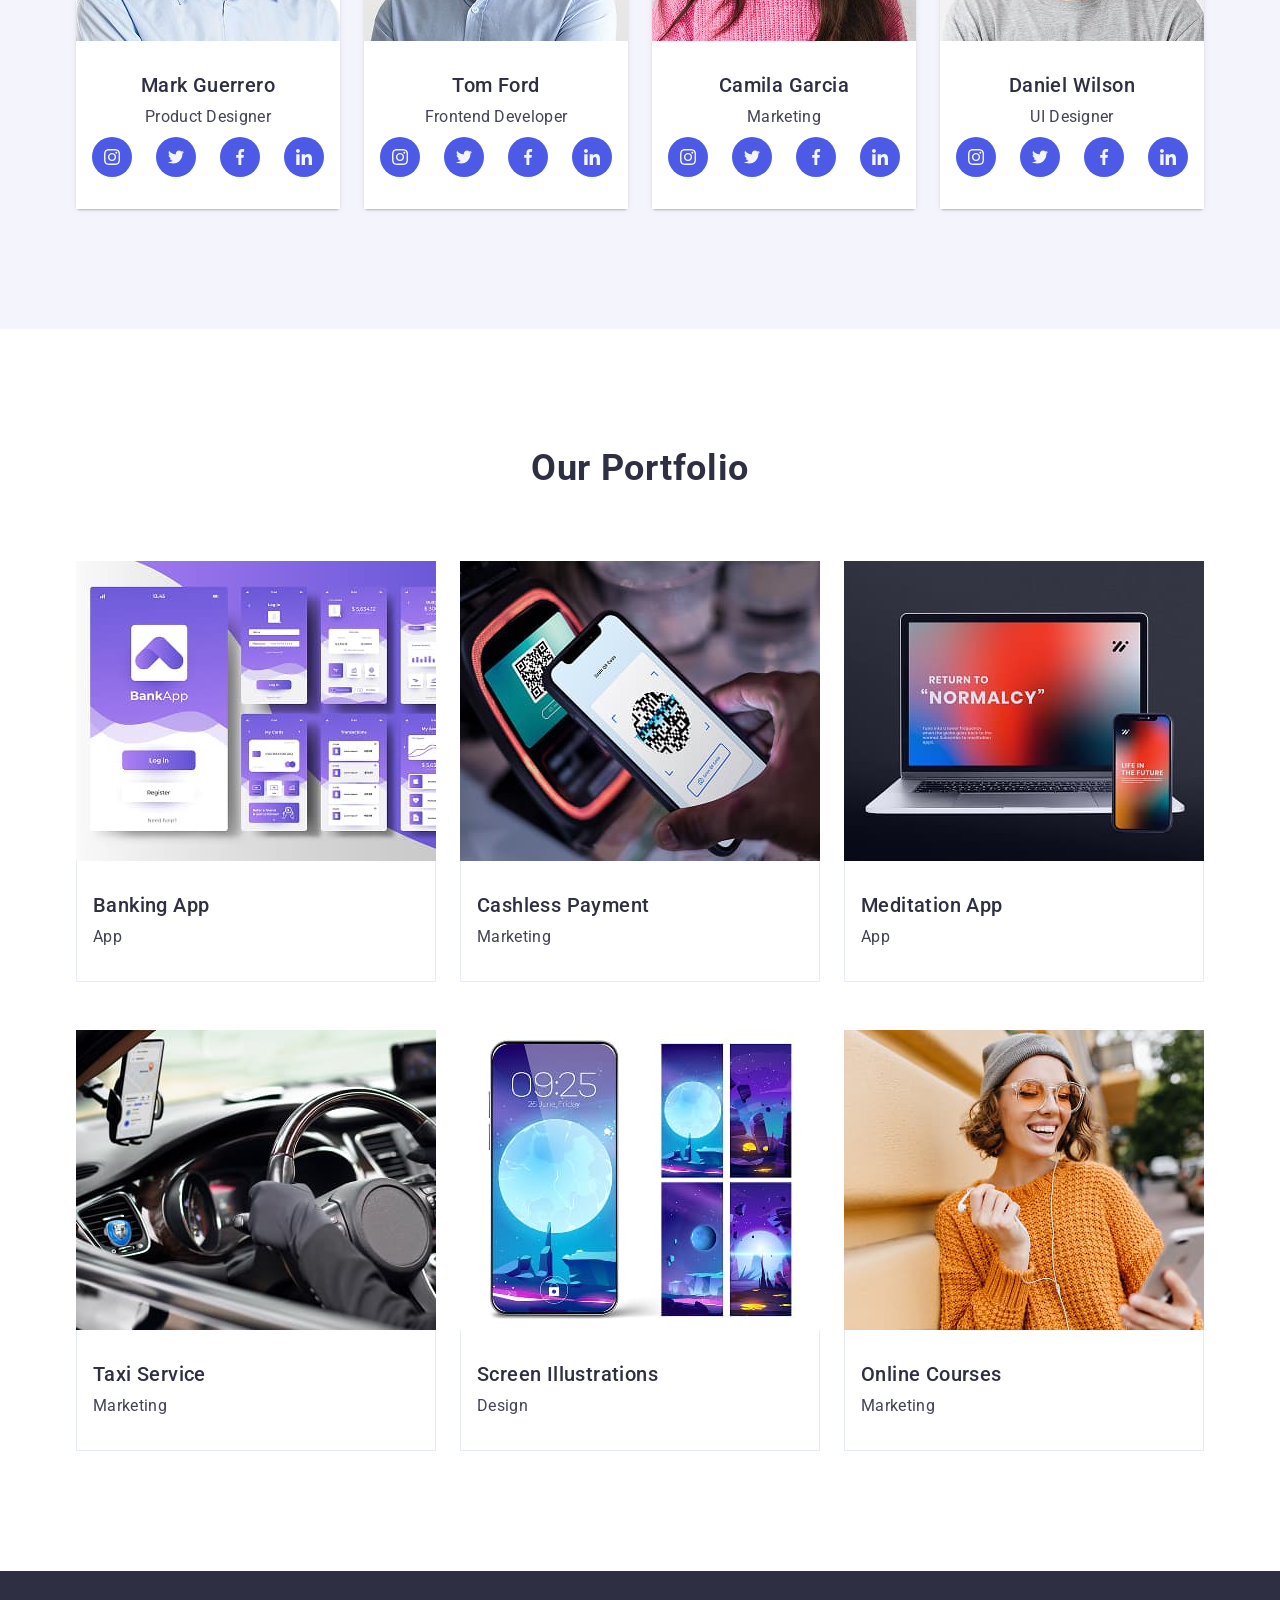
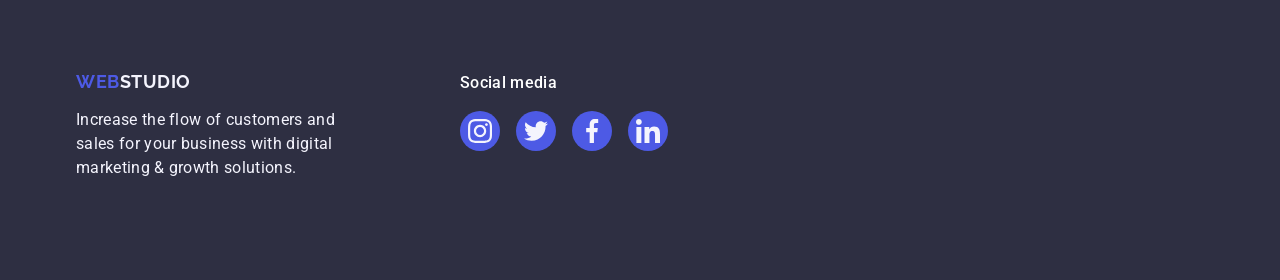
==== commit b23f1250: "Enhance styles and update portfolio item overlays - Added box-shadow to the page header for improved" ====
--- a/index.html
+++ b/index.html
@@ -300,72 +300,119 @@
           <h2 class="portfolio-title">Our Portfolio</h2>
           <ul class="portfolio-list">
             <li class="portfolio-item">
-              <img
-                src="./images/portfolio/portfolio-01.jpg"
-                alt="Banking App"
-                width="360"
-                height="300"
-              />
+              <div class="portfolio-item-image-wrap">
+                <img
+                  class="portfolio-item-image"
+                  src="./images/portfolio/portfolio-01.jpg"
+                  alt="Banking App"
+                  width="360"
+                  height="300"
+                />
+                <p class="portfolio-item-overlay">
+                  14 Stylish and User-Friendly App Design Concepts · Task
+                  Manager App · Calorie Tracker App · Exotic Fruit Ecommerce App
+                  · Cloud Storage App
+                </p>
+              </div>
               <div class="portfolio-item-wrap">
                 <h3 class="portfolio-item-title">Banking App</h3>
                 <p class="portfolio-item-tag">App</p>
               </div>
             </li>
             <li class="portfolio-item">
-              <img
-                src="./images/portfolio/portfolio-02.jpg"
-                alt="Cashless Payment"
-                width="360"
-                height="300"
-              />
+              <div class="portfolio-item-image-wrap">
+                <img
+                  class="portfolio-item-image"
+                  src="./images/portfolio/portfolio-02.jpg"
+                  alt="Cashless Payment"
+                  width="360"
+                  height="300"
+                />
+                <p class="portfolio-item-overlay">
+                  14 Stylish and User-Friendly App Design Concepts · Task
+                  Manager App · Calorie Tracker App · Exotic Fruit Ecommerce App
+                  · Cloud Storage App
+                </p>
+              </div>
               <div class="portfolio-item-wrap">
                 <h3 class="portfolio-item-title">Cashless Payment</h3>
                 <p class="portfolio-item-tag">Marketing</p>
               </div>
             </li>
             <li class="portfolio-item">
-              <img
-                src="./images/portfolio/portfolio-03.jpg"
-                alt="Meditation App"
-                width="360"
-                height="300"
-              />
+              <div class="portfolio-item-image-wrap">
+                <img
+                  class="portfolio-item-image"
+                  src="./images/portfolio/portfolio-03.jpg"
+                  alt="Meditation App"
+                  width="360"
+                  height="300"
+                />
+                <p class="portfolio-item-overlay">
+                  14 Stylish and User-Friendly App Design Concepts · Task
+                  Manager App · Calorie Tracker App · Exotic Fruit Ecommerce App
+                  · Cloud Storage App
+                </p>
+              </div>
               <div class="portfolio-item-wrap">
                 <h3 class="portfolio-item-title">Meditation App</h3>
                 <p class="portfolio-item-tag">App</p>
               </div>
             </li>
             <li class="portfolio-item">
-              <img
-                src="./images/portfolio/portfolio-04.jpg"
-                alt="Taxi Service"
-                width="360"
-                height="300"
-              />
+              <div class="portfolio-item-image-wrap">
+                <img
+                  class="portfolio-item-image"
+                  src="./images/portfolio/portfolio-04.jpg"
+                  alt="Taxi Service"
+                  width="360"
+                  height="300"
+                />
+                <p class="portfolio-item-overlay">
+                  14 Stylish and User-Friendly App Design Concepts · Task
+                  Manager App · Calorie Tracker App · Exotic Fruit Ecommerce App
+                  · Cloud Storage App
+                </p>
+              </div>
               <div class="portfolio-item-wrap">
                 <h3 class="portfolio-item-title">Taxi Service</h3>
                 <p class="portfolio-item-tag">Marketing</p>
               </div>
             </li>
             <li class="portfolio-item">
-              <img
-                src="./images/portfolio/portfolio-05.jpg"
-                alt="Screen Illustrations"
-                width="360"
-                height="300"
-              />
+              <div class="portfolio-item-image-wrap">
+                <img
+                  class="portfolio-item-image"
+                  src="./images/portfolio/portfolio-05.jpg"
+                  alt="Screen Illustrations"
+                  width="360"
+                  height="300"
+                />
+                <p class="portfolio-item-overlay">
+                  14 Stylish and User-Friendly App Design Concepts · Task
+                  Manager App · Calorie Tracker App · Exotic Fruit Ecommerce App
+                  · Cloud Storage App
+                </p>
+              </div>
               <div class="portfolio-item-wrap">
                 <h3 class="portfolio-item-title">Screen Illustrations</h3>
                 <p class="portfolio-item-tag">Design</p>
               </div>
             </li>
             <li class="portfolio-item">
-              <img
-                src="./images/portfolio/portfolio-06.jpg"
-                alt="Online Courses"
-                width="360"
-                height="300"
-              />
+              <div class="portfolio-item-image-wrap">
+                <img
+                  src="./images/portfolio/portfolio-06.jpg"
+                  alt="Online Courses"
+                  width="360"
+                  height="300"
+                />
+                <p class="portfolio-item-overlay">
+                  14 Stylish and User-Friendly App Design Concepts · Task
+                  Manager App · Calorie Tracker App · Exotic Fruit Ecommerce App
+                  · Cloud Storage App
+                </p>
+              </div>
               <div class="portfolio-item-wrap">
                 <h3 class="portfolio-item-title">Online Courses</h3>
                 <p class="portfolio-item-tag">Marketing</p>
@@ -388,7 +435,7 @@
           </p>
         </div>
         <div class="footer-social">
-          <h2 class="footer-social-title">Social media</h2>
+          <p class="footer-social-title">Social media</p>
           <ul class="footer-social-list">
             <li class="footer-social-item">
               <a href="#" class="footer-social-link">
--- a/css/styles.css
+++ b/css/styles.css
@@ -134,6 +134,7 @@
 /* #region navigation */
 .page-header {
     border-bottom: 1px solid var(--cornflower);
+    box-shadow: 0px 2px 1px rgba(46, 47, 66, 0.08), 0px 1px 1px rgba(46, 47, 66, 0.16), 0px 1px 6px rgba(46, 47, 66, 0.08);
 }
 .header-container {
     display: flex;
@@ -169,15 +170,21 @@
     transition: color 250ms cubic-bezier(0.4, 0, 0.2, 1);
 }
 
+.menu-link.active {
+    position: relative;
+    color: var(--ocean);
+}
+
 .menu-link.active::after {
     content: "";
     display: block;
+    position: absolute;
+    left: 0;
+    bottom: -1px;
     width: 100%;
     height: 4px;
     border-radius: 2px;
     background-color: var(--ocean);
-    margin-top: 20px;
-    margin-bottom: -24px;
 }
 
 .address-list {
@@ -212,11 +219,13 @@
 .hero {
     color: var(--white);
     padding: 188px 0;
+    max-width: 1440px;
+    margin: 0 auto;
     background-image:
         linear-gradient(var(--grey), var(--grey)), url("../images/bg-people-office.jpg");
     background-position: center;
     background-repeat: no-repeat;
-    background-size: 1440px auto;
+    background-size: cover
 }
 
 .hero-title {
@@ -300,8 +309,9 @@
     justify-content: space-around;
 }
 
-.team-member-wrap {    background-color: var(--white);
-    padding: 32px 16px;
+.team-member-wrap {
+    background-color: var(--white);
+    padding: 32px 0;
 }
 
 .team-member {
@@ -338,7 +348,18 @@
     width: 40px;
     height: 40px;
     border-radius: 50%;
-}
+    transition: background-color 250ms cubic-bezier(0.4, 0, 0.2, 1);
+}
+
+.team-member-social-link:hover,
+.team-member-social-link:focus {
+    background-color: var(--ocean);
+}
+
+.team-member-social-link .icon {
+    fill: var(--cloud);
+}
+
 /* #endregion */
 
 /* #region  Our Portfolio*/
@@ -363,6 +384,29 @@
 .portfolio-item {
     flex-basis: calc((100% - 48px) / 3);
     transition: box-shadow 250ms cubic-bezier(0.4, 0, 0.2, 1);
+}
+
+.portfolio-item-image-wrap {
+    position: relative;
+    overflow: hidden;
+}
+/* img overlay */
+.portfolio-item-overlay {
+    position: absolute;
+    top: 0;
+    left: 0;
+    width: 100%;
+    height: 100%;
+    background-color: var(--iris);
+    color: var(--cloud);
+    line-height: 1.5;
+    padding: 40px 32px;
+    letter-spacing: 0.02em;
+    transform: translateY(100%);
+    transition: transform 250ms cubic-bezier(0.4, 0, 0.2, 1);
+}
+.portfolio-item:hover .portfolio-item-overlay {
+    transform: translateY(0);
 }
 
 .portfolio-item:hover {
@@ -389,13 +433,14 @@
 
 .footer-container {
     display: flex;
-    gap: 120px;
     flex-wrap: wrap;
     justify-content: flex-start;
+    align-items: baseline;
 }
 
 .footer-description {
     width: 264px;
+    margin-right: 120px
 }
 .page-footer,
 .page-footer span.logo-right-part {
@@ -436,9 +481,14 @@
     border-radius: 50%;
     transition: background-color 250ms cubic-bezier(0.4, 0, 0.2, 1);
 }
-.footer-social-link:hover {
+.footer-social-link:hover,
+.footer-social-link:focus {
     background-color: var(--green);
 }
 
-/* #endregion */
-
+.footer-social-link .icon {
+    fill: var(--cloud);
+}
+
+/* #endregion */
+
